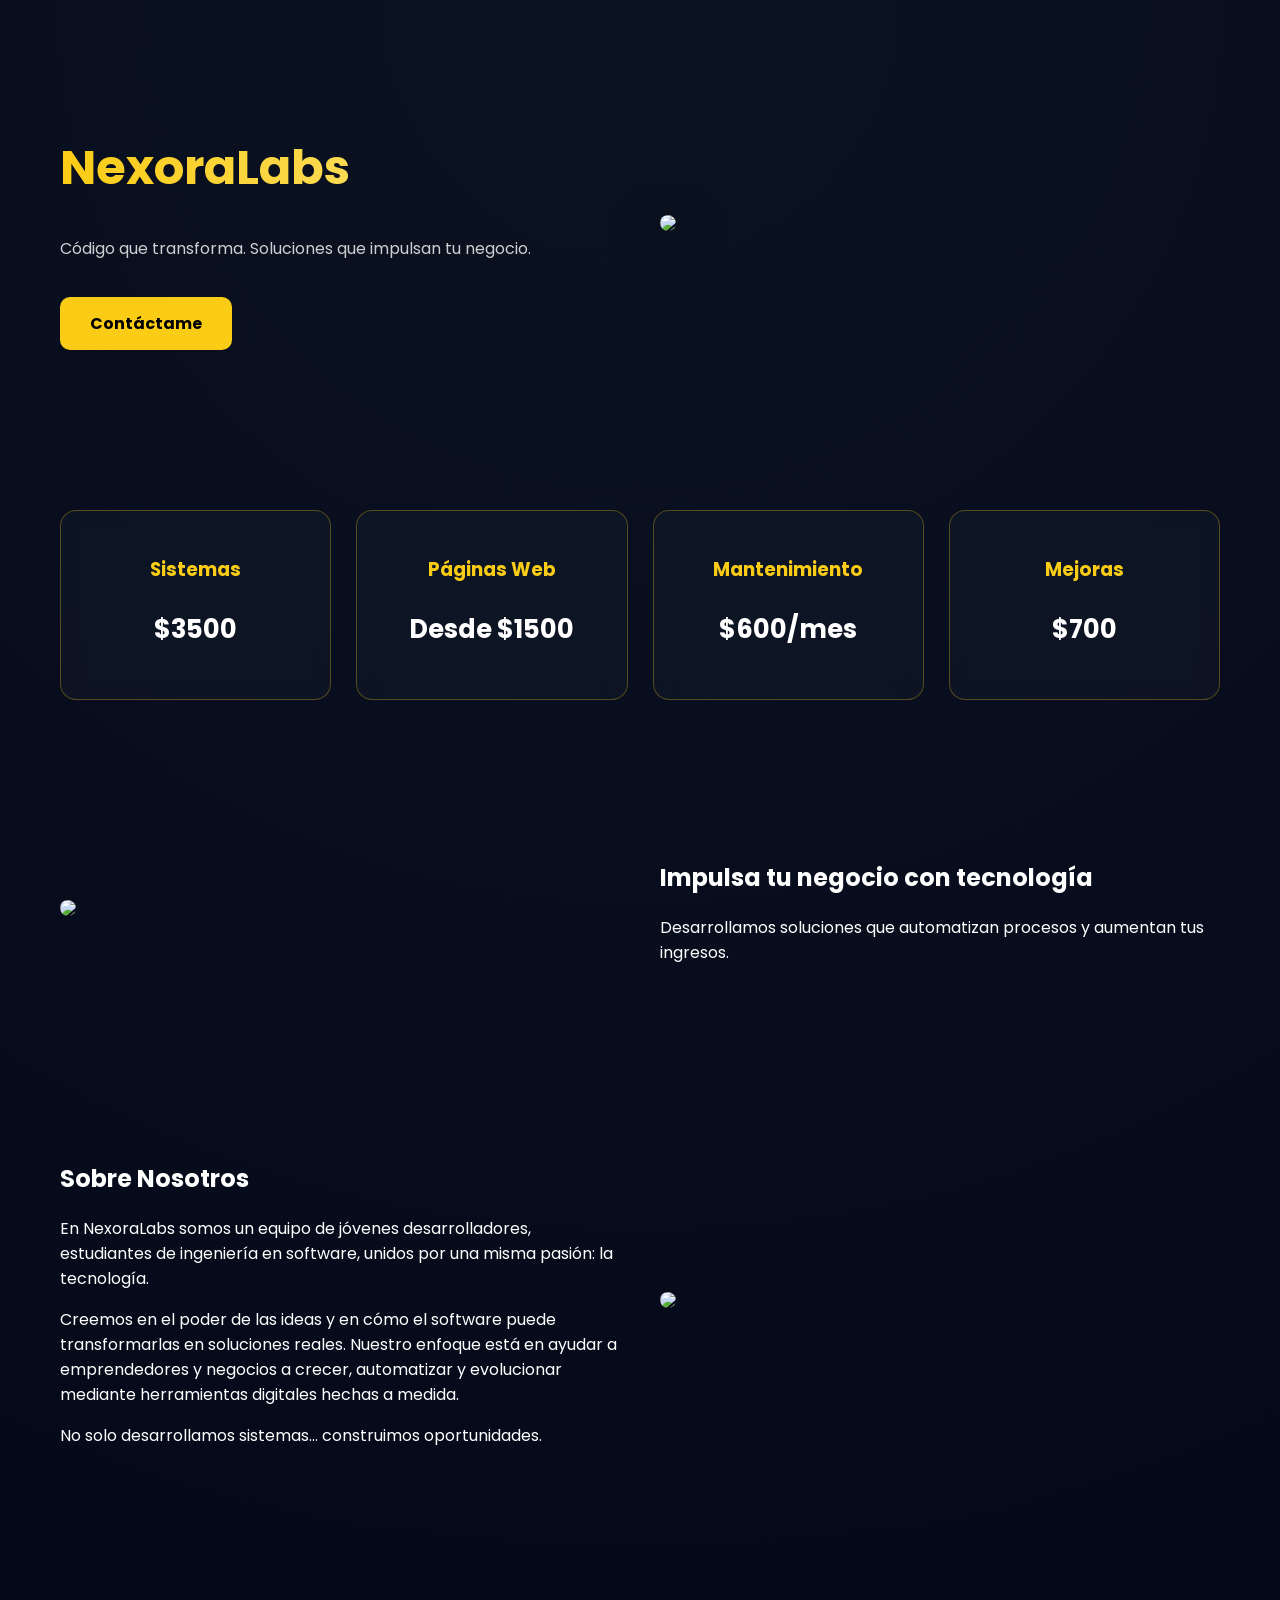
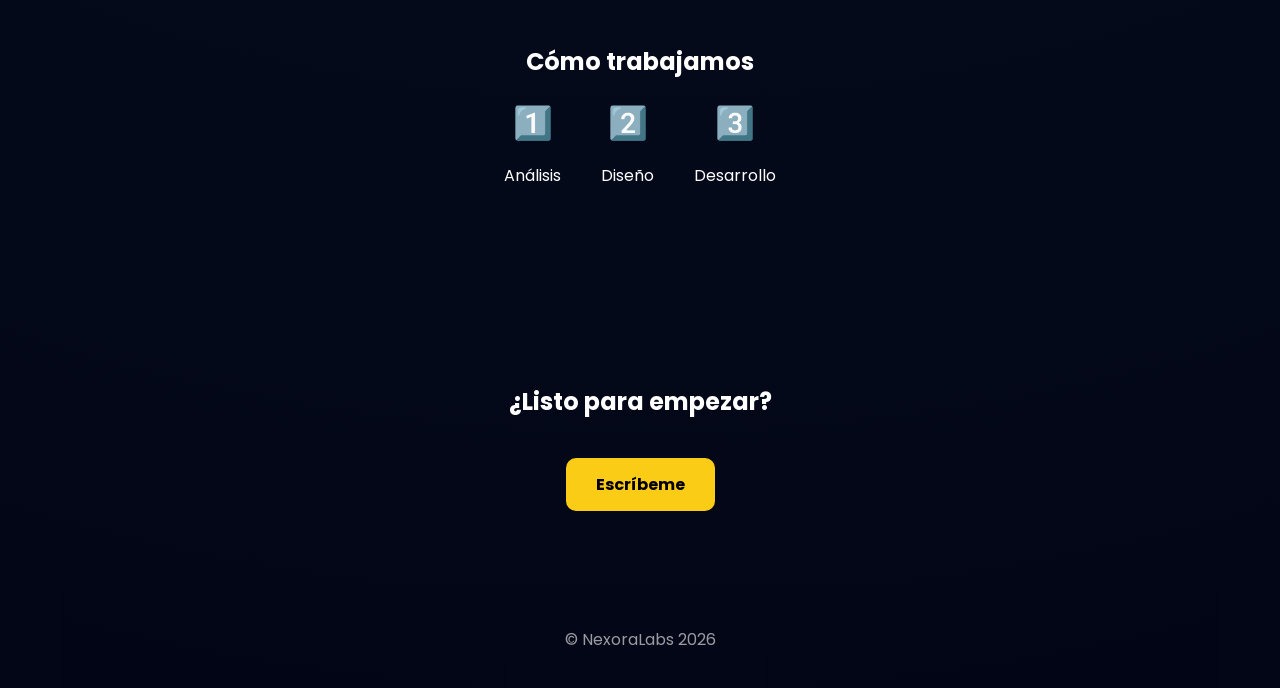
==== index.html @ ef02c829 "first commit" ====
<!DOCTYPE html>
<html lang="es">
<head>
  <meta charset="UTF-8">
  <meta name="viewport" content="width=device-width, initial-scale=1.0">
  <title>NexoraLabs | Desarrollo de Software</title>
  <link href="https://fonts.googleapis.com/css2?family=Poppins:wght@300;400;600;800&display=swap" rel="stylesheet">
  <link rel="stylesheet" href="styles.css">

</head>
<body>

<div class="container">

<header class="fade-up">
  <div>
    <h1>NexoraLabs</h1>
    <p>Código que transforma. Soluciones que impulsan tu negocio.</p>
    <a href="https://wa.me/18299871645?text=Hola%20quiero%20información%20sobre%20tus%20servicios" class="btn">Contáctame</a>
  </div>
  <div>
    <img src="https://images.unsplash.com/photo-1555066931-4365d14bab8c" class="hero-img">
  </div>
</header>

<section class="services">
  <div class="card fade-up">
    <h3>Sistemas</h3>
    <p class="price">$3500</p>
  </div>
  <div class="card fade-up">
    <h3>Páginas Web</h3>
    <p class="price">Desde $1500</p>
  </div>
  <div class="card fade-up">
    <h3>Mantenimiento</h3>
    <p class="price">$600/mes</p>
  </div>
  <div class="card fade-up">
    <h3>Mejoras</h3>
    <p class="price">$700</p>
  </div>
</section>

<section class="split fade-up">
  <div>
    <img src="https://images.unsplash.com/photo-1518770660439-4636190af475">
  </div>
  <div>
    <h2>Impulsa tu negocio con tecnología</h2>
    <p>Desarrollamos soluciones que automatizan procesos y aumentan tus ingresos.</p>
  </div>
</section>

<section class="split fade-up">
  <div>
    <h2>Sobre Nosotros</h2>
    <p>En NexoraLabs somos un equipo de jóvenes desarrolladores, estudiantes de ingeniería en software, unidos por una misma pasión: la tecnología.</p>
    <p>Creemos en el poder de las ideas y en cómo el software puede transformarlas en soluciones reales. Nuestro enfoque está en ayudar a emprendedores y negocios a crecer, automatizar y evolucionar mediante herramientas digitales hechas a medida.</p>
    <p>No solo desarrollamos sistemas… construimos oportunidades.</p>
  </div>
  <div>
    <img src="https://images.unsplash.com/photo-1522071820081-009f0129c71c">
  </div>
</section>

<section class="process fade-up">
  <h2>Cómo trabajamos</h2>
  <div class="steps">
    <div class="step"><span>1️⃣</span><p>Análisis</p></div>
    <div class="step"><span>2️⃣</span><p>Diseño</p></div>
    <div class="step"><span>3️⃣</span><p>Desarrollo</p></div>
  </div>
</section>

<section class="contact fade-up">
  <h2>¿Listo para empezar?</h2>
  <a href="https://wa.me/18299871645?text=Hola%20quiero%20información%20sobre%20tus%20servicios" class="btn">Escríbeme</a>
</section>

<footer>
  <p>© NexoraLabs 2026</p>
</footer>

</div>

<script>
const elements = document.querySelectorAll('.fade-up');
const observer = new IntersectionObserver(entries => {
  entries.forEach(entry => {
    if (entry.isIntersecting) {
      entry.target.classList.add('show');
    }
  });
});
elements.forEach(el => observer.observe(el));
</script>

</body>
</html>
---- styles.css ----
* { box-sizing: border-box; }

    body {
      margin: 0;
      font-family: 'Poppins', sans-serif;
      background: radial-gradient(circle at top, #0b1220, #020617);
      color: #fff;
      overflow-x: hidden;
    }

    .container {
      max-width: 1200px;
      margin: auto;
      padding: 0 20px;
    }

    .fade-up {
      opacity: 0;
      transform: translateY(40px);
      transition: all 0.8s ease;
    }

    .fade-up.show {
      opacity: 1;
      transform: translateY(0);
    }

    header {
      display: grid;
      grid-template-columns: 1fr 1fr;
      align-items: center;
      padding: 100px 0;
      gap: 40px;
    }

    header h1 {
      font-size: 3rem;
      background: linear-gradient(90deg, #facc15, #fde68a);
      -webkit-background-clip: text;
      -webkit-text-fill-color: transparent;
    }

    header p {
      opacity: 0.8;
    }

    .btn {
      display: inline-block;
      margin-top: 20px;
      background: #facc15;
      color: #000;
      padding: 14px 30px;
      border-radius: 10px;
      text-decoration: none;
      font-weight: bold;
      transition: 0.3s;
    }

    .btn:hover {
      transform: scale(1.05);
      box-shadow: 0 0 20px #facc15;
    }

    .hero-img {
      width: 100%;
      border-radius: 20px;
      box-shadow: 0 20px 50px rgba(0,0,0,0.5);
    }

    .services {
      display: grid;
      grid-template-columns: repeat(auto-fit, minmax(250px, 1fr));
      gap: 25px;
      padding: 60px 0;
    }

    .card {
      background: rgba(17, 24, 39, 0.7);
      backdrop-filter: blur(10px);
      border-radius: 16px;
      padding: 25px;
      text-align: center;
      border: 1px solid rgba(250, 204, 21, 0.3);
      transition: 0.4s;
    }

    .card:hover {
      transform: translateY(-10px);
      border-color: #facc15;
    }

    .card h3 { color: #facc15; }
    .price { font-size: 1.6rem; font-weight: bold; }

    .split {
      display: grid;
      grid-template-columns: 1fr 1fr;
      gap: 40px;
      align-items: center;
      padding: 80px 0;
    }

    .split img {
      width: 100%;
      border-radius: 20px;
    }

    .process {
      text-align: center;
      padding: 80px 0;
    }

    .steps {
      display: flex;
      justify-content: center;
      gap: 40px;
      flex-wrap: wrap;
    }

    .step span {
      font-size: 2rem;
      color: #facc15;
    }

    .contact {
      text-align: center;
      padding: 80px 0;
    }

    footer {
      text-align: center;
      padding: 20px;
      background: #020617;
      opacity: 0.6;
    }

    @media(max-width: 900px) {
      header, .split {
        grid-template-columns: 1fr;
        text-align: center;
      }
    }
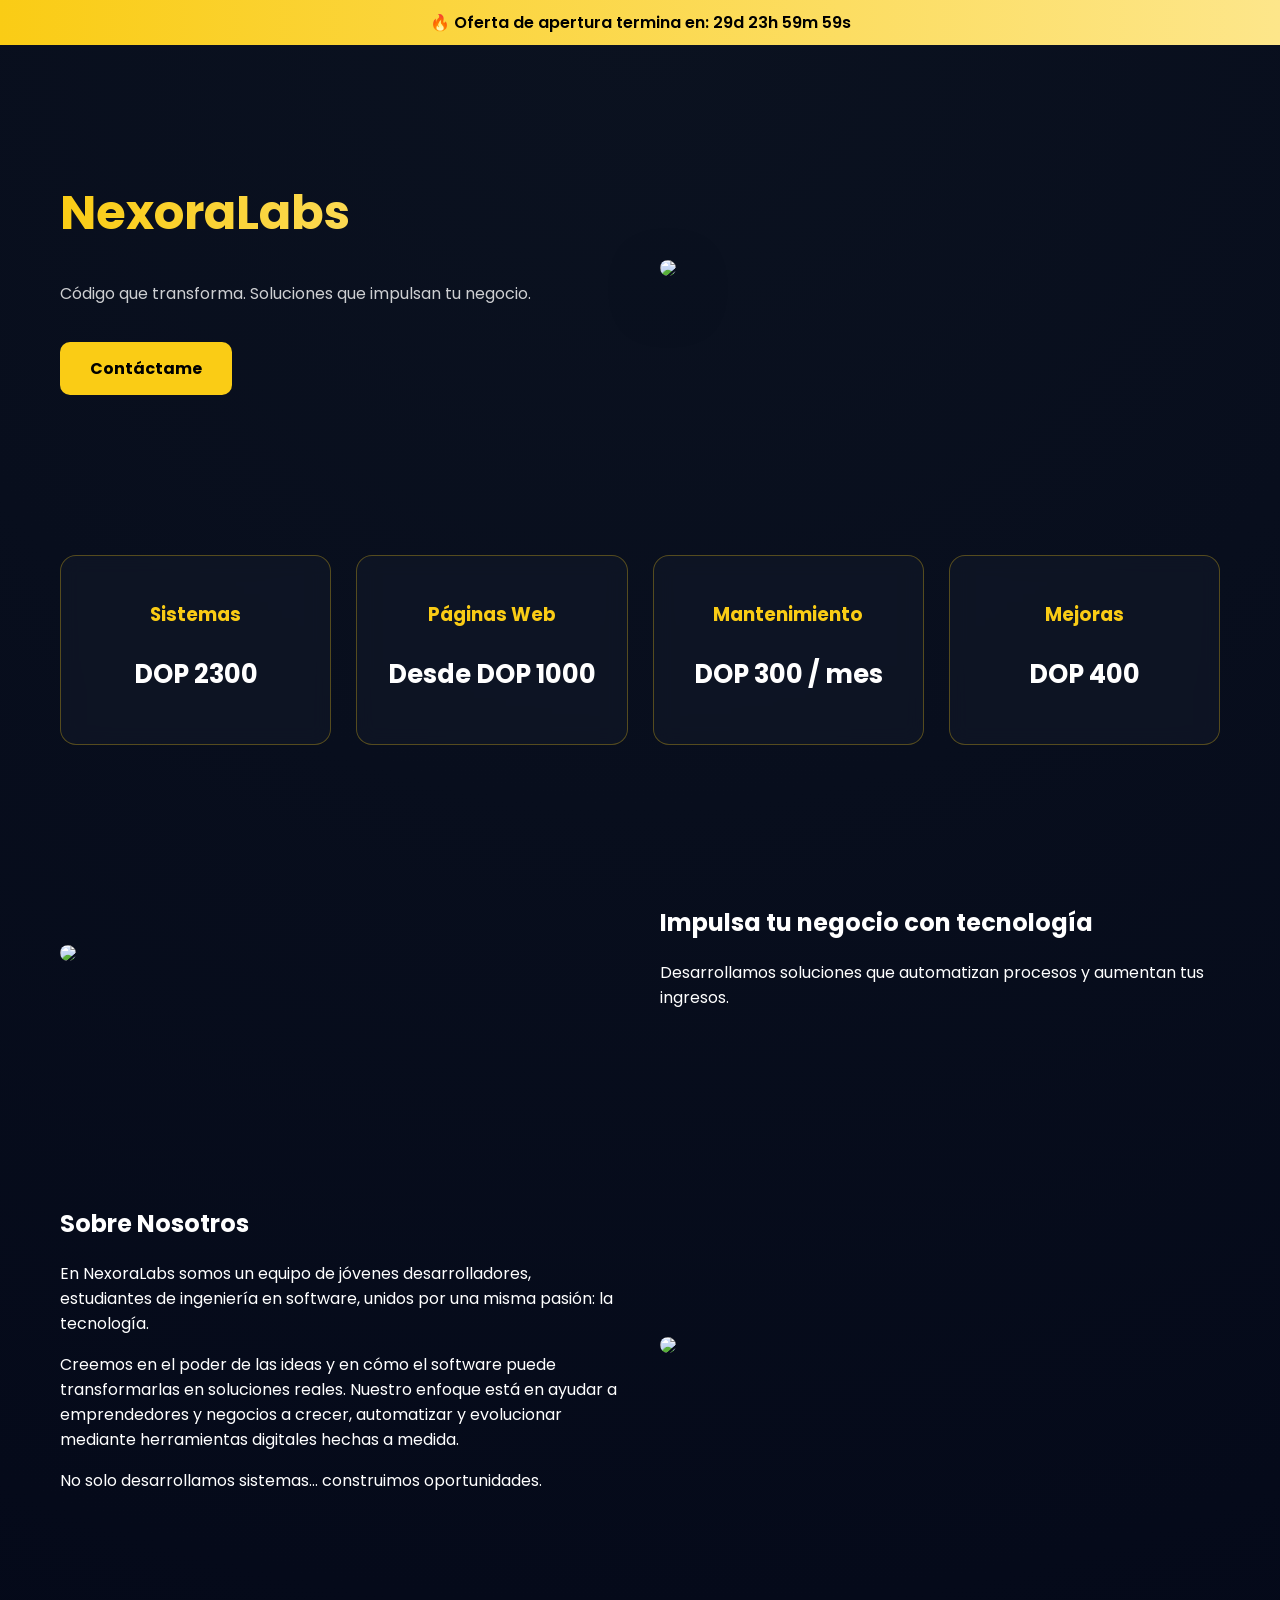
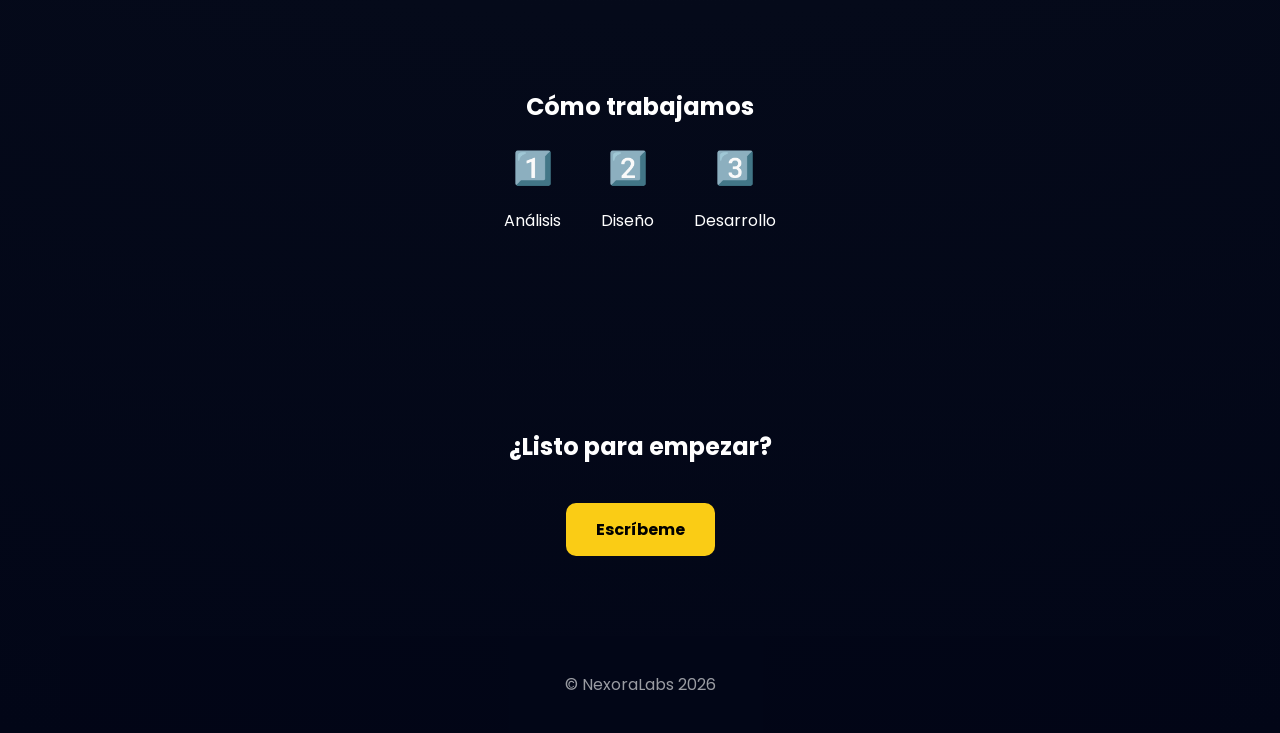
==== commit 10ba4c4c: "feat: implement persistent countdown timer and launch promotion section - Added 30-day countdown wit" ====
--- a/index.html
+++ b/index.html
@@ -9,12 +9,15 @@
 
 </head>
 <body>
+  <div class="promo">
+  🔥 Oferta de apertura termina en: <span id="countdown"></span>
+</div>
 
 <div class="container">
 
 <header class="fade-up">
   <div>
-    <h1>NexoraLabs</h1>
+    <h1>NexoraLabs</h1> 
     <p>Código que transforma. Soluciones que impulsan tu negocio.</p>
     <a href="https://wa.me/18299871645?text=Hola%20quiero%20información%20sobre%20tus%20servicios" class="btn">Contáctame</a>
   </div>
@@ -26,19 +29,19 @@
 <section class="services">
   <div class="card fade-up">
     <h3>Sistemas</h3>
-    <p class="price">$3500</p>
+    <p class="price">DOP 2300</p>
   </div>
   <div class="card fade-up">
     <h3>Páginas Web</h3>
-    <p class="price">Desde $1500</p>
+    <p class="price">Desde DOP 1000</p>
   </div>
   <div class="card fade-up">
     <h3>Mantenimiento</h3>
-    <p class="price">$600/mes</p>
+    <p class="price">DOP 300 / mes</p>
   </div>
   <div class="card fade-up">
     <h3>Mejoras</h3>
-    <p class="price">$700</p>
+    <p class="price">DOP 400</p>
   </div>
 </section>
 
@@ -83,18 +86,6 @@
 </footer>
 
 </div>
-
-<script>
-const elements = document.querySelectorAll('.fade-up');
-const observer = new IntersectionObserver(entries => {
-  entries.forEach(entry => {
-    if (entry.isIntersecting) {
-      entry.target.classList.add('show');
-    }
-  });
-});
-elements.forEach(el => observer.observe(el));
-</script>
-
+<script src="/app.js"></script>
 </body>
 </html>
--- a/styles.css
+++ b/styles.css
@@ -7,6 +7,14 @@
       background: radial-gradient(circle at top, #0b1220, #020617);
       color: #fff;
       overflow-x: hidden;
+    }
+
+    .promo {
+      background: linear-gradient(90deg,#facc15,#fde68a);
+      color: #000;
+      text-align: center;
+      padding: 10px;
+      font-weight: 600;
     }
 
     .container {
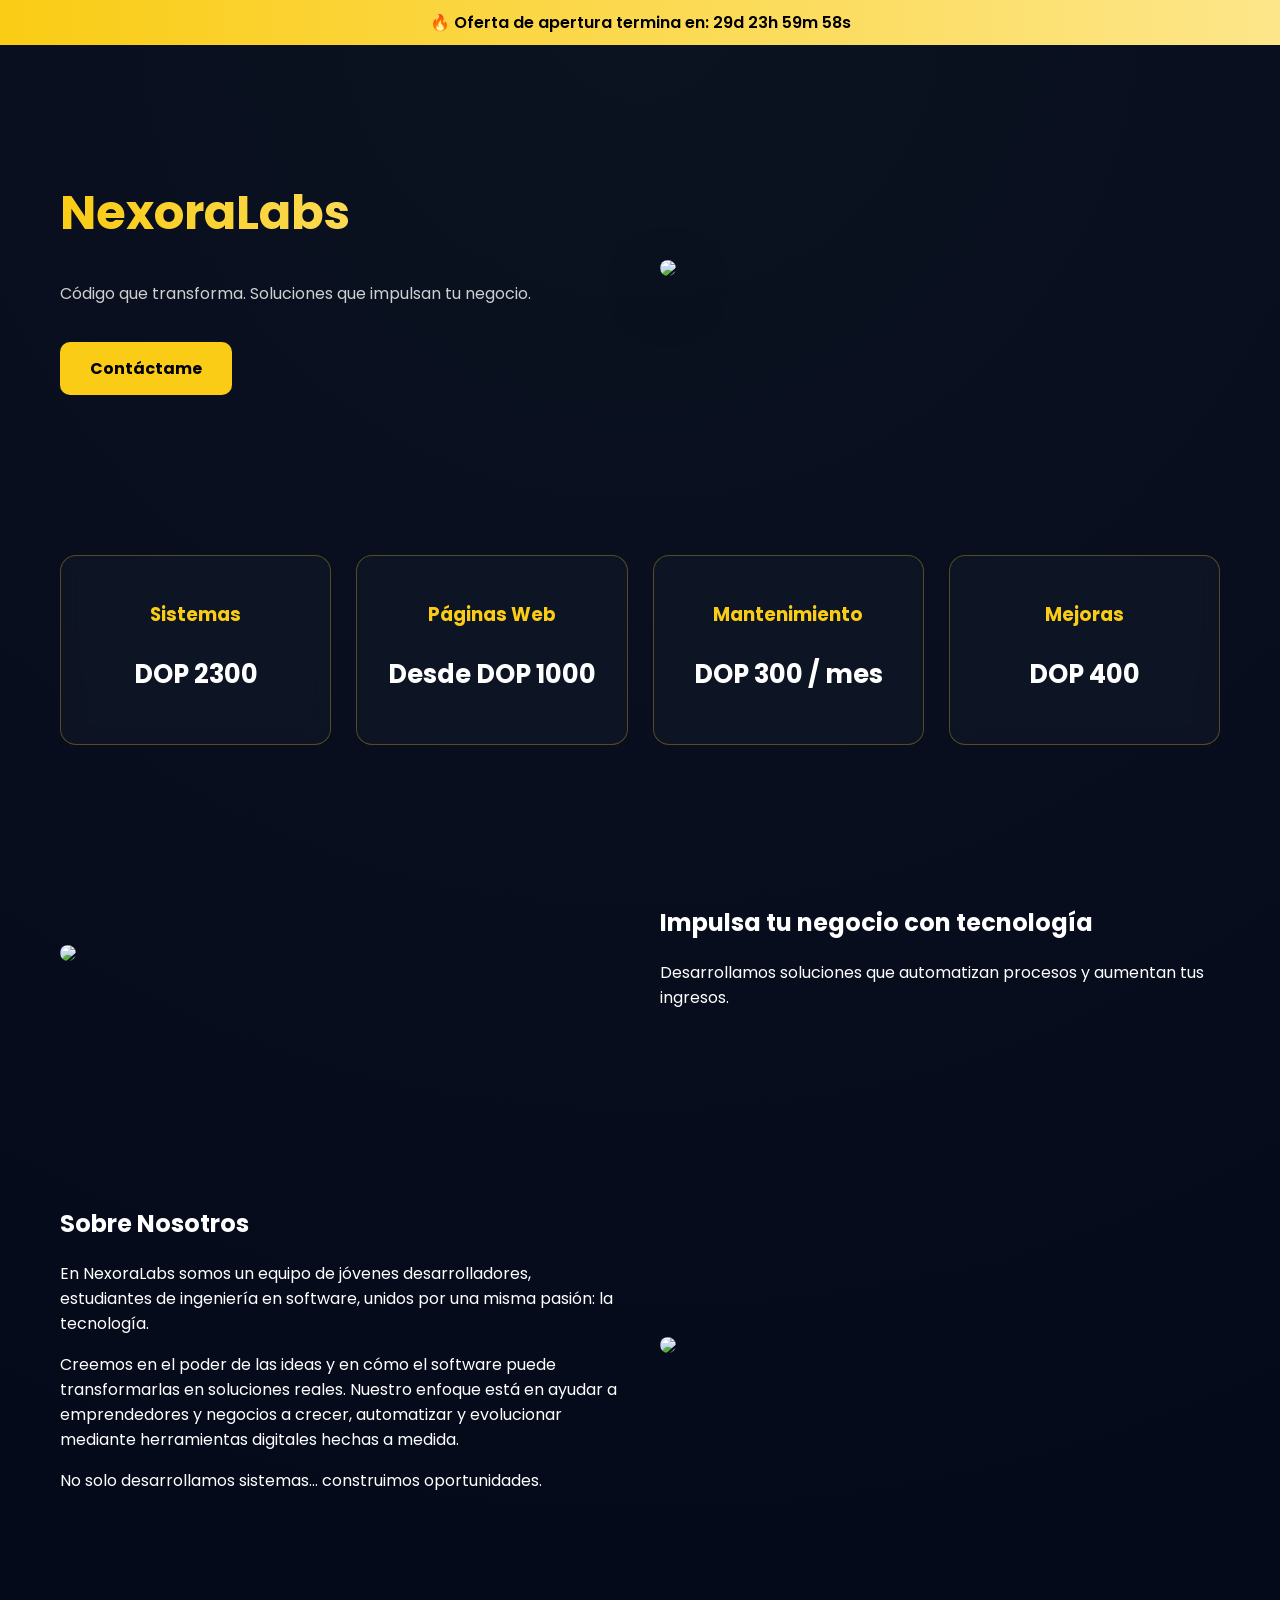
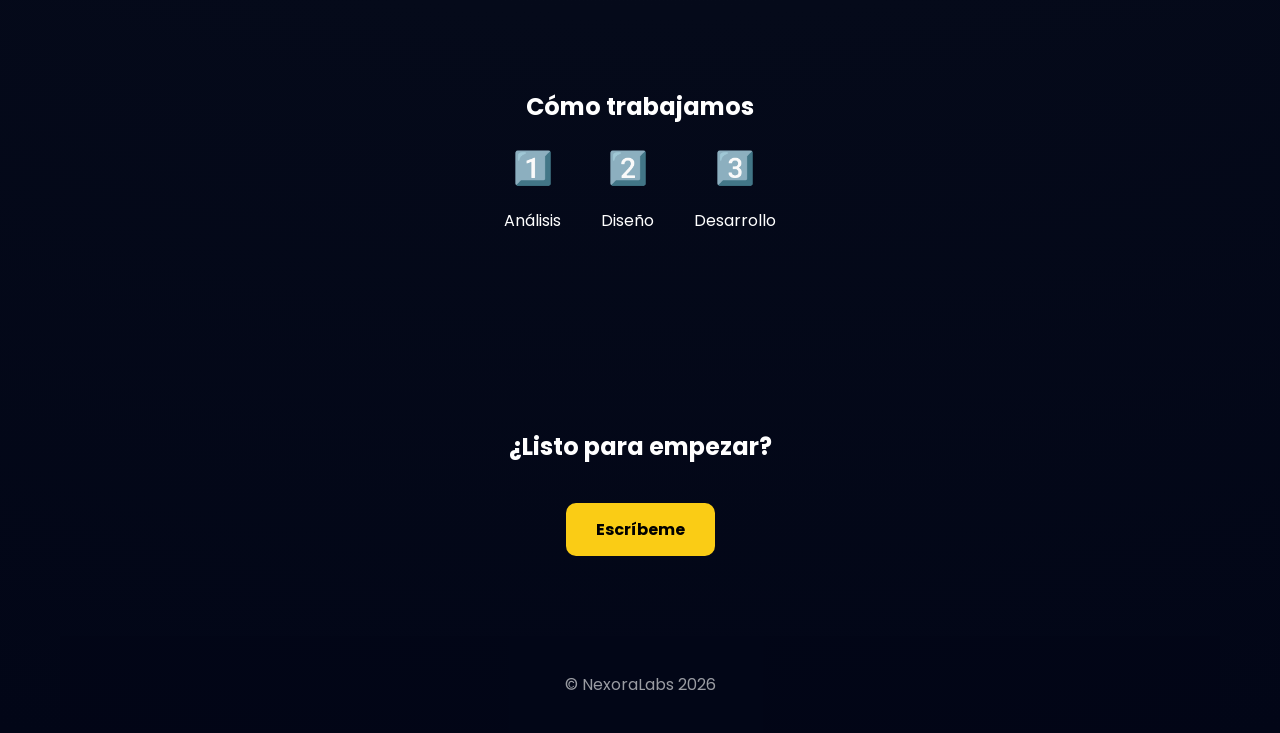
==== commit 2e181368: "feat: add google description" ====
--- a/index.html
+++ b/index.html
@@ -6,6 +6,8 @@
   <title>NexoraLabs | Desarrollo de Software</title>
   <link href="https://fonts.googleapis.com/css2?family=Poppins:wght@300;400;600;800&display=swap" rel="stylesheet">
   <link rel="stylesheet" href="styles.css">
+  <meta name="google-site-verification" content="qg6nlocf9ZJanhQZpAiR-ktgS79LnFS47DzCn-gGAWQ" />
+  <meta name="description" content="Creamos páginas web profesionales en Santo Domingo. Aumenta tus clientes con Nexora Labs.">
 
 </head>
 <body>
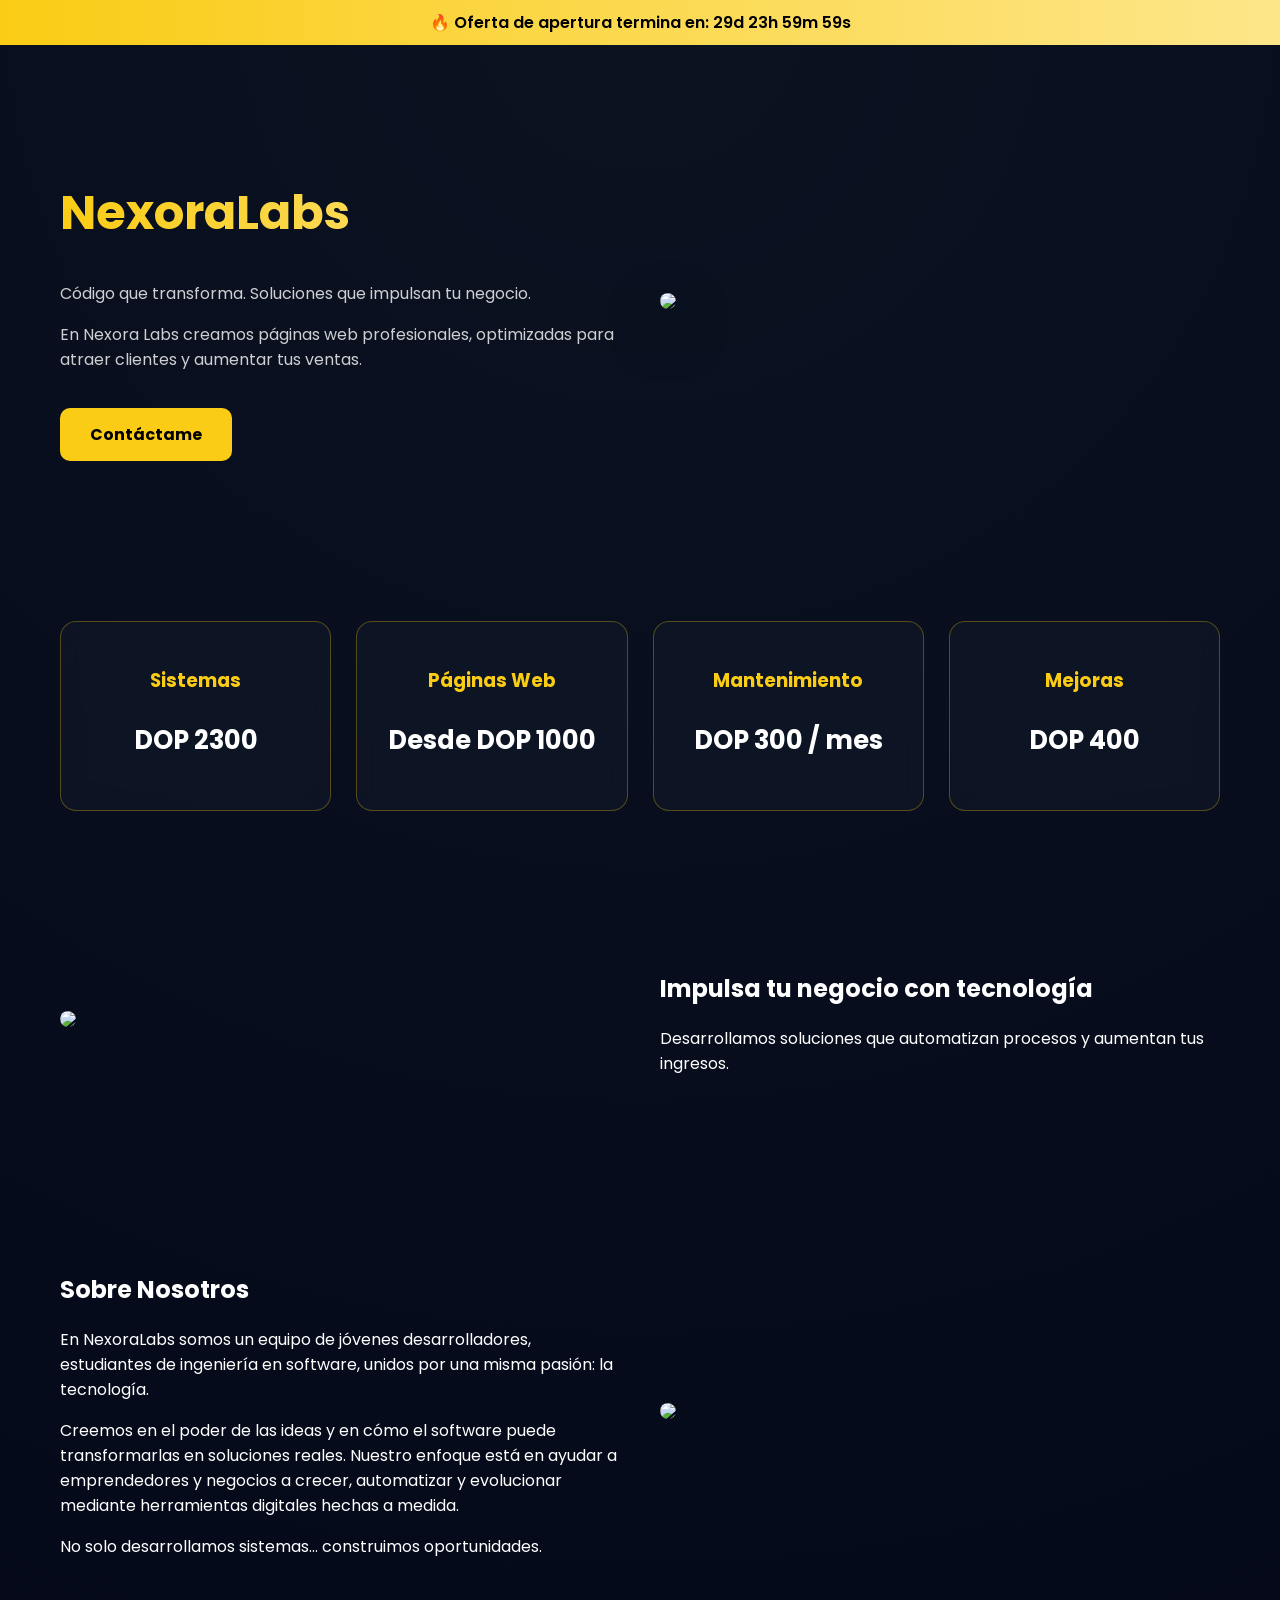
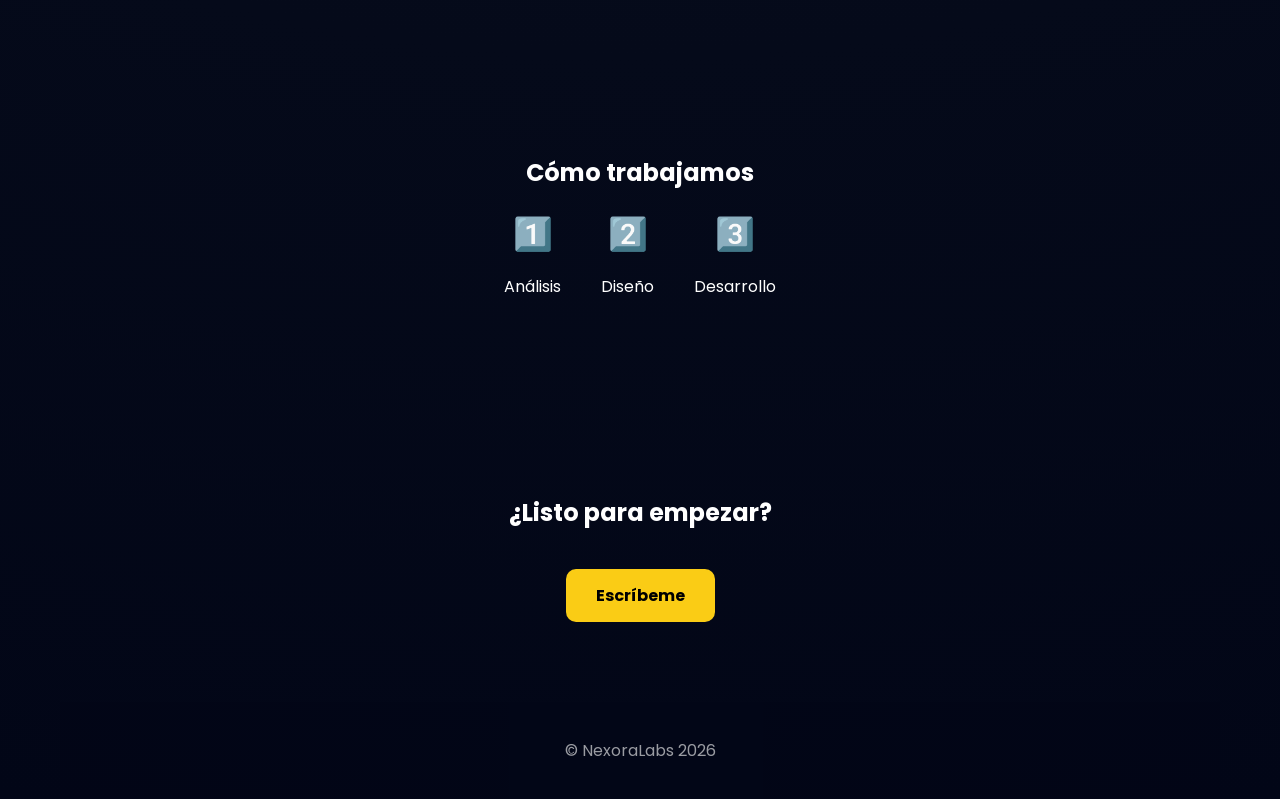
==== commit dc2e16bf: "feat: add tag p" ====
--- a/index.html
+++ b/index.html
@@ -3,11 +3,21 @@
 <head>
   <meta charset="UTF-8">
   <meta name="viewport" content="width=device-width, initial-scale=1.0">
-  <title>NexoraLabs | Desarrollo de Software</title>
   <link href="https://fonts.googleapis.com/css2?family=Poppins:wght@300;400;600;800&display=swap" rel="stylesheet">
   <link rel="stylesheet" href="styles.css">
   <meta name="google-site-verification" content="qg6nlocf9ZJanhQZpAiR-ktgS79LnFS47DzCn-gGAWQ" />
-  <meta name="description" content="Creamos páginas web profesionales en Santo Domingo. Aumenta tus clientes con Nexora Labs.">
+ <title>Desarrollo Web en Santo Domingo | Nexora Labs</title>
+
+<meta name="description" content="Creamos páginas web profesionales en Santo Domingo. Landing pages rápidas, modernas y optimizadas para conseguir clientes. Nexora Labs.">
+
+<meta name="keywords" content="desarrollo web Santo Domingo, páginas web RD, landing pages, diseño web República Dominicana">
+
+<meta name="author" content="Nexora Labs">
+
+<meta property="og:title" content="Desarrollo Web en Santo Domingo | Nexora Labs">
+<meta property="og:description" content="Creamos páginas web modernas para negocios en RD.">
+<meta property="og:type" content="website">
+<meta property="og:url" content="https://nexora-labs-alpha.vercel.app/">
 
 </head>
 <body>
@@ -21,6 +31,9 @@
   <div>
     <h1>NexoraLabs</h1> 
     <p>Código que transforma. Soluciones que impulsan tu negocio.</p>
+    <p>
+En Nexora Labs creamos páginas web profesionales, optimizadas para atraer clientes y aumentar tus ventas.
+</p>
     <a href="https://wa.me/18299871645?text=Hola%20quiero%20información%20sobre%20tus%20servicios" class="btn">Contáctame</a>
   </div>
   <div>
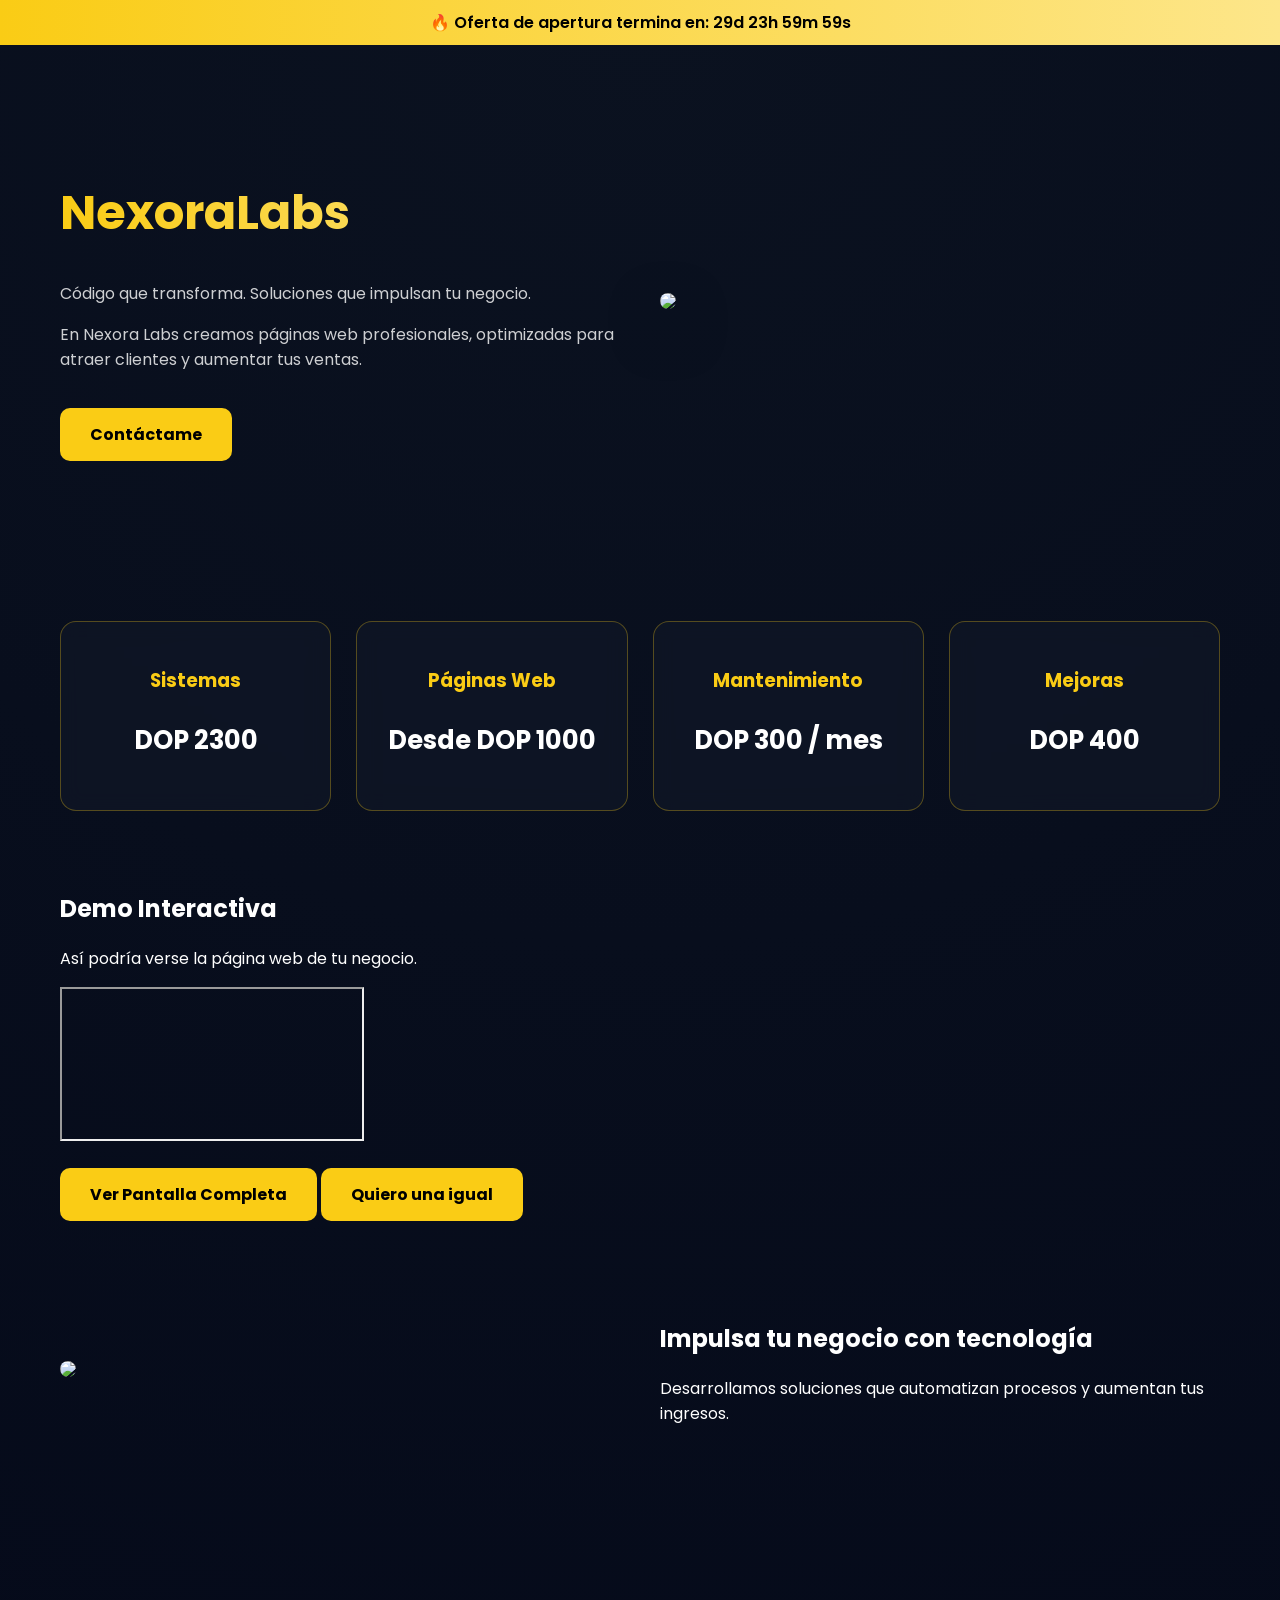
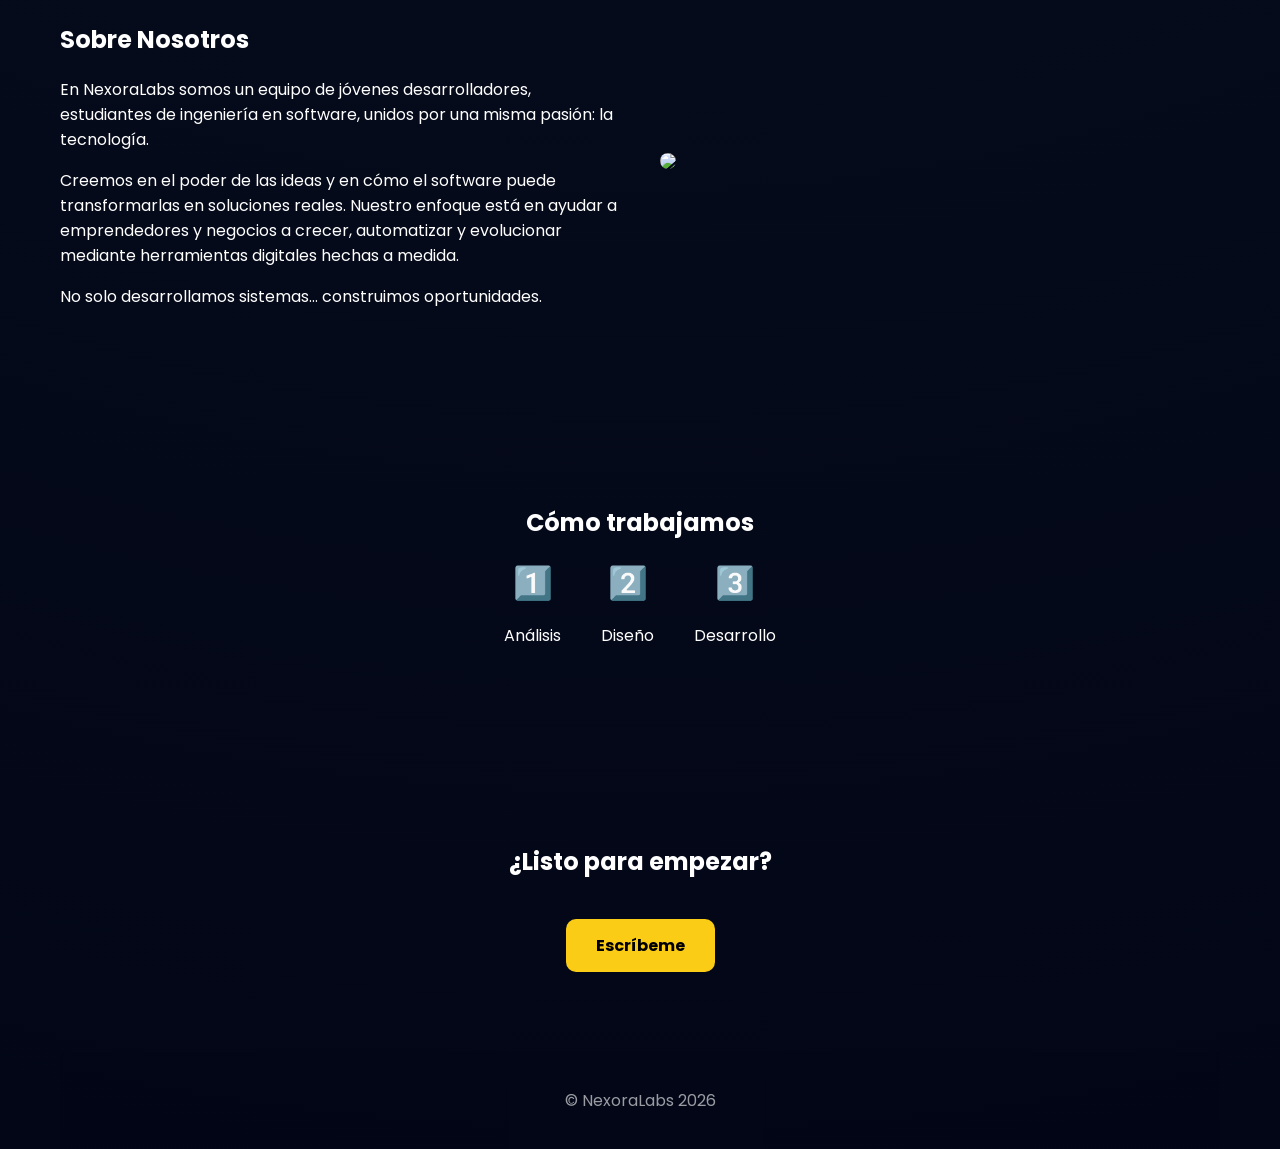
==== commit aadd8bb5: "add demo" ====
--- a/index.html
+++ b/index.html
@@ -60,6 +60,39 @@
   </div>
 </section>
 
+<!-- DEMO -->
+<section class="demo fade-up">
+  <h2>Demo Interactiva</h2>
+  <p>
+    Así podría verse la página web de tu negocio.
+  </p>
+
+  <div class="demo-container">
+    <iframe 
+      src="https://thejeisonbarbershop.vercel.app/"
+      title="The Jeison Barber Shop"
+      loading="lazy">
+    </iframe>
+  </div>
+
+  <div class="demo-buttons">
+
+    <a 
+      href="https://thejeisonbarbershop.vercel.app/" 
+      target="_blank" 
+      class="btn">
+      Ver Pantalla Completa
+    </a>
+
+    <a 
+      href="https://wa.me/18299871645?text=Hola%20quiero%20una%20pagina%20como%20la%20demo"
+      class="btn secondary">
+      Quiero una igual
+    </a>
+
+  </div>
+</section>
+
 <section class="split fade-up">
   <div>
     <img src="https://images.unsplash.com/photo-1518770660439-4636190af475">
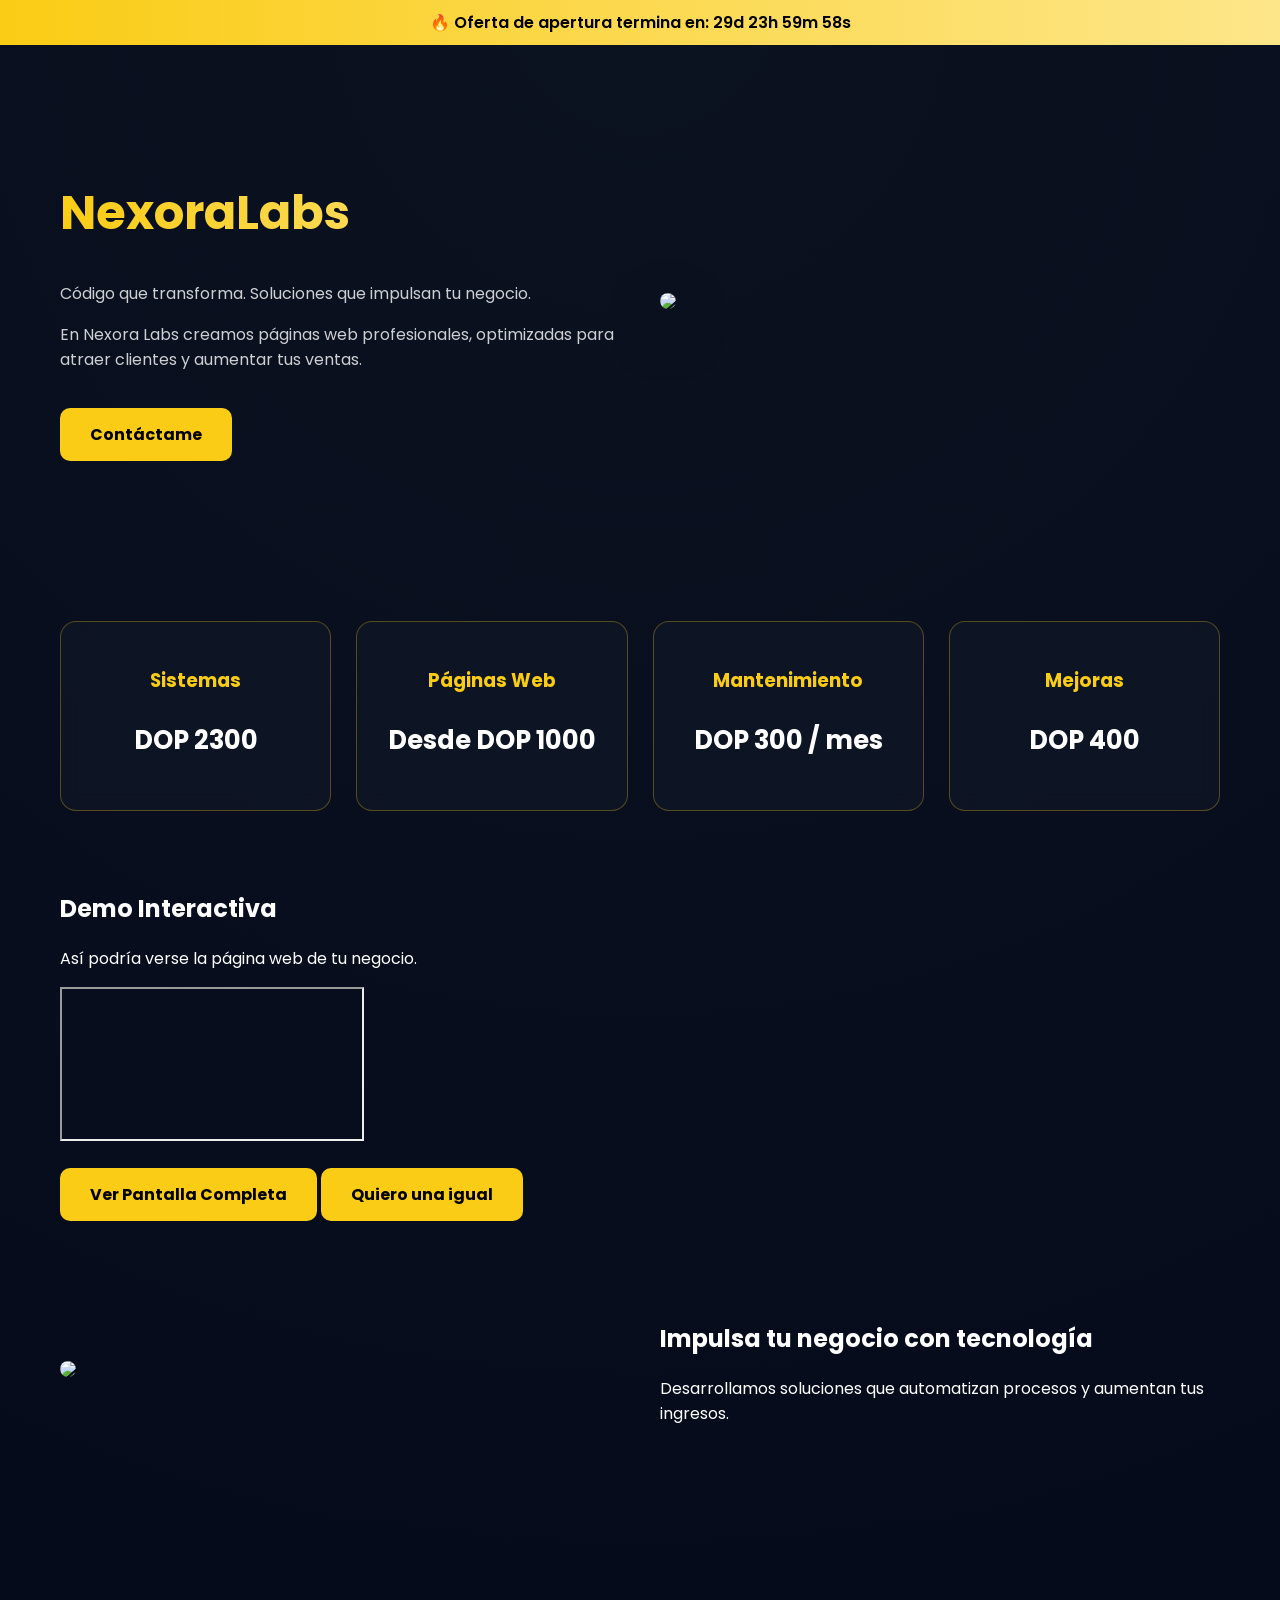
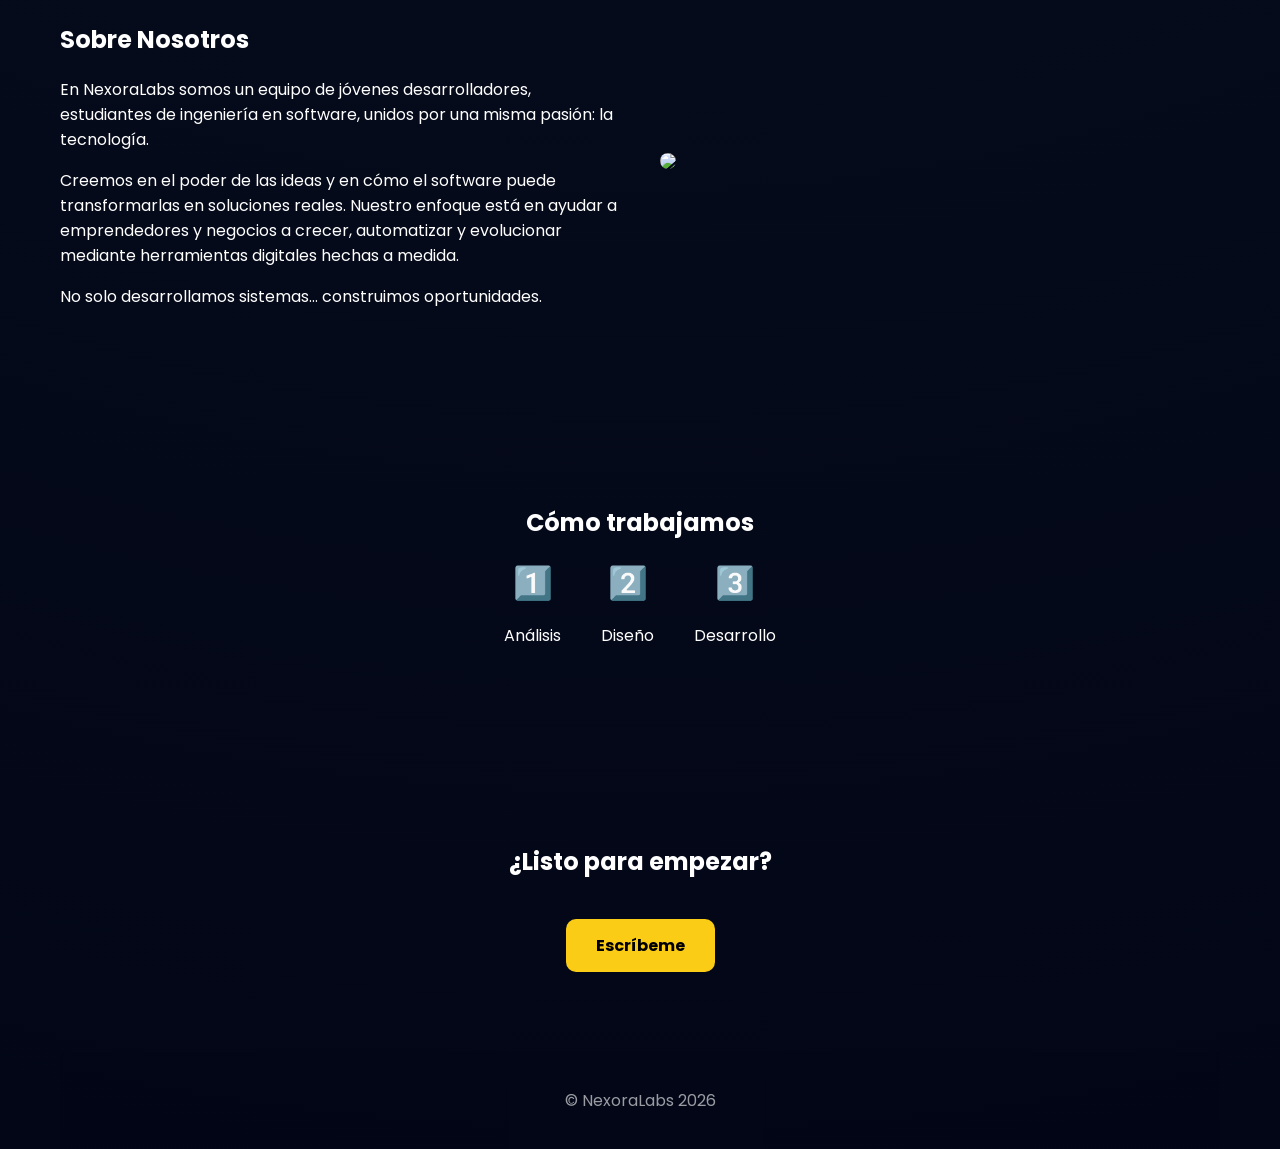
==== commit a7fb2bb3: "fix: update stylesheet path and iframe source for The Jeison Barber Shop" ====
--- a/index.html
+++ b/index.html
@@ -69,7 +69,7 @@
 
   <div class="demo-container">
     <iframe 
-      src="https://thejeisonbarbershop.vercel.app/"
+      src="https://jeisonbarbershop.vercel.app/"
       title="The Jeison Barber Shop"
       loading="lazy">
     </iframe>
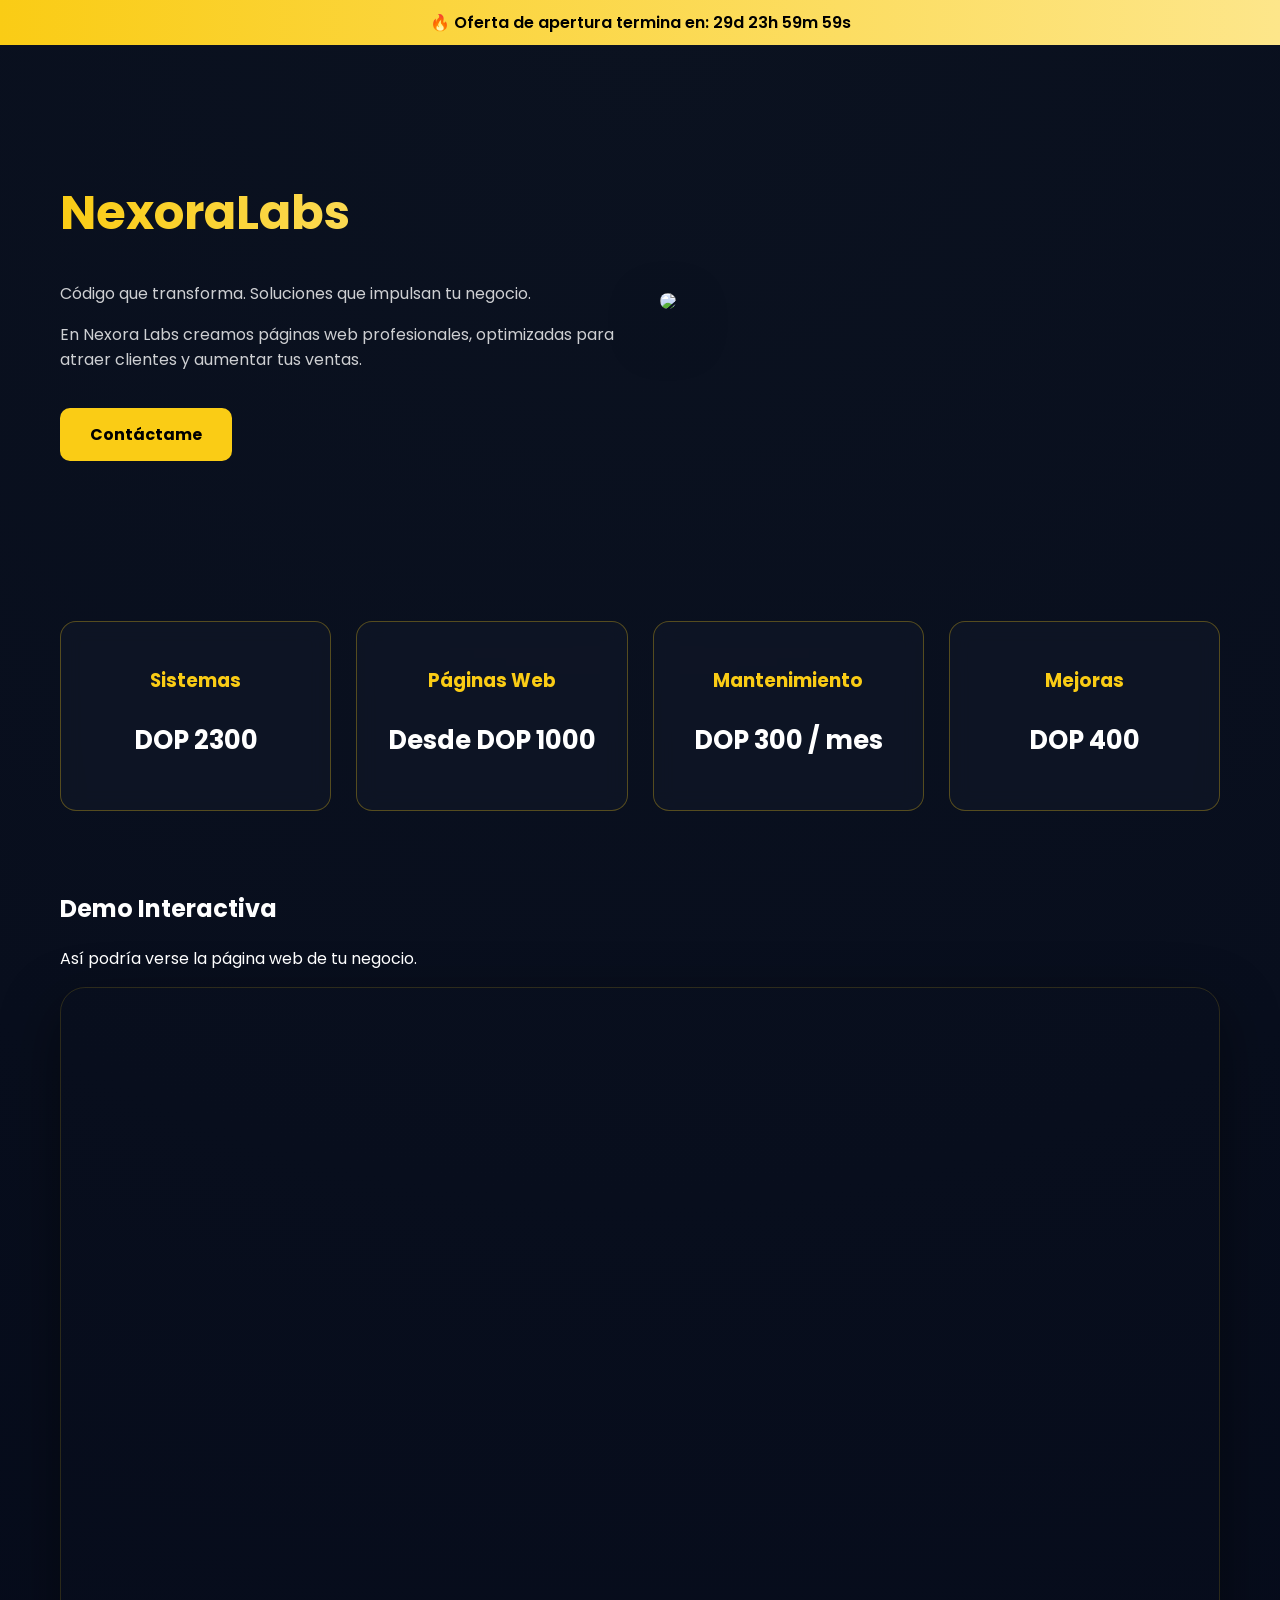
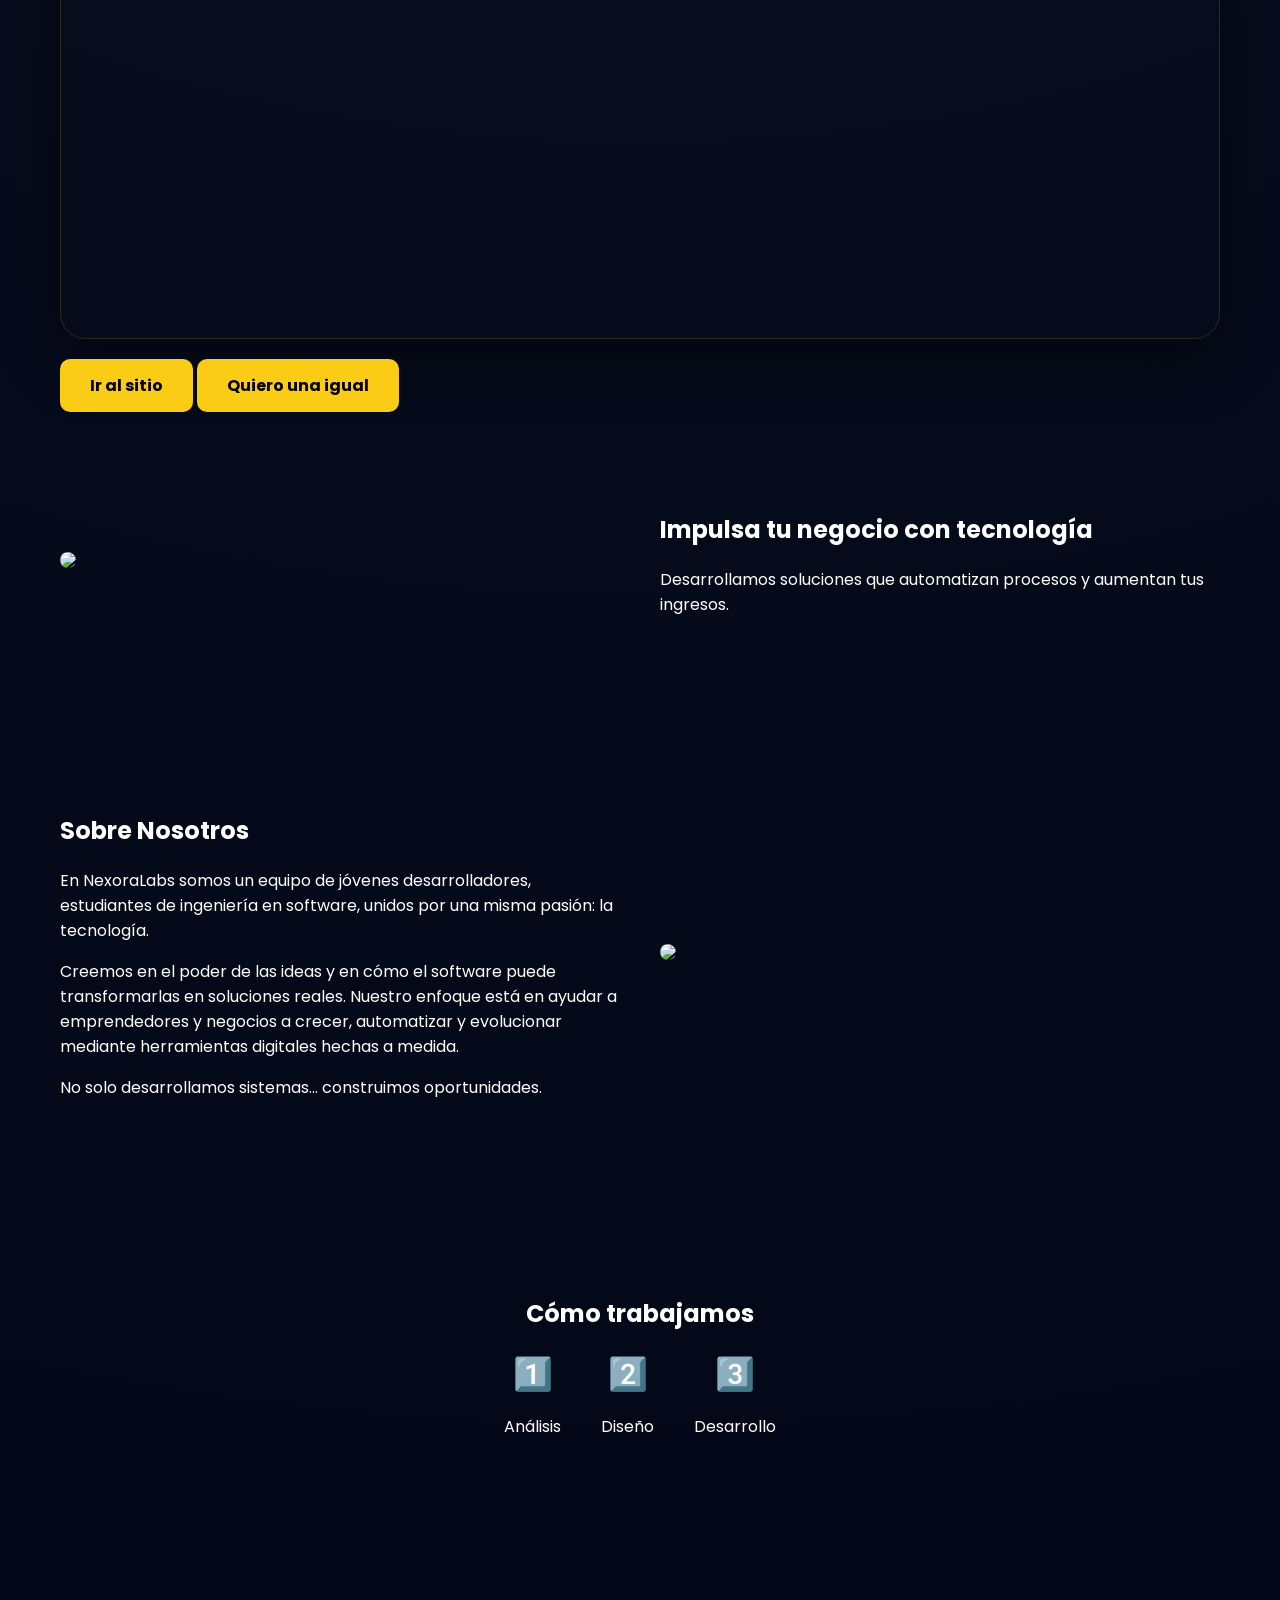
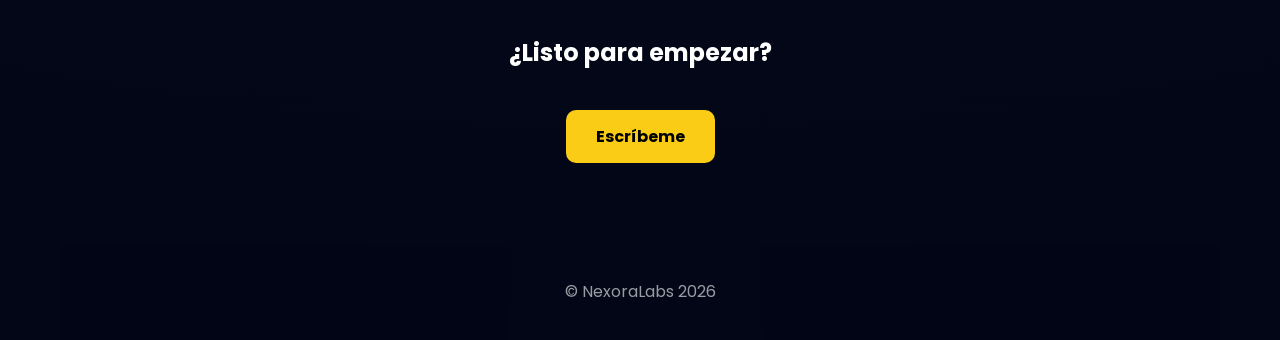
==== commit 1151f061: "feat: enhance demo section with iframe adjustments and new styles" ====
--- a/index.html
+++ b/index.html
@@ -71,17 +71,22 @@
     <iframe 
       src="https://jeisonbarbershop.vercel.app/"
       title="The Jeison Barber Shop"
+      
+      scrolling="no"
       loading="lazy">
+    </iframe>
+      
+      
     </iframe>
   </div>
 
   <div class="demo-buttons">
 
     <a 
-      href="https://thejeisonbarbershop.vercel.app/" 
+      href="https://jeisonbarbershop.vercel.app/" 
       target="_blank" 
       class="btn">
-      Ver Pantalla Completa
+      Ir al sitio
     </a>
 
     <a 
--- a/styles.css
+++ b/styles.css
@@ -149,3 +149,33 @@
         text-align: center;
       }
     }
+
+    /* DEMO */
+
+.demo-container{
+  width: 100%;
+  max-width: 1600px;
+
+  margin: auto;
+
+  border-radius: 25px;
+  overflow: hidden;
+
+  border: 1px solid rgba(250,204,21,.15);
+
+  box-shadow: 0 20px 60px rgba(0,0,0,.45);
+}
+
+/* IFRAME */
+
+.demo iframe{
+  width: 100%;
+
+  height: 950px;
+
+  border: none;
+
+  overflow: hidden;
+
+  display: block;
+}
